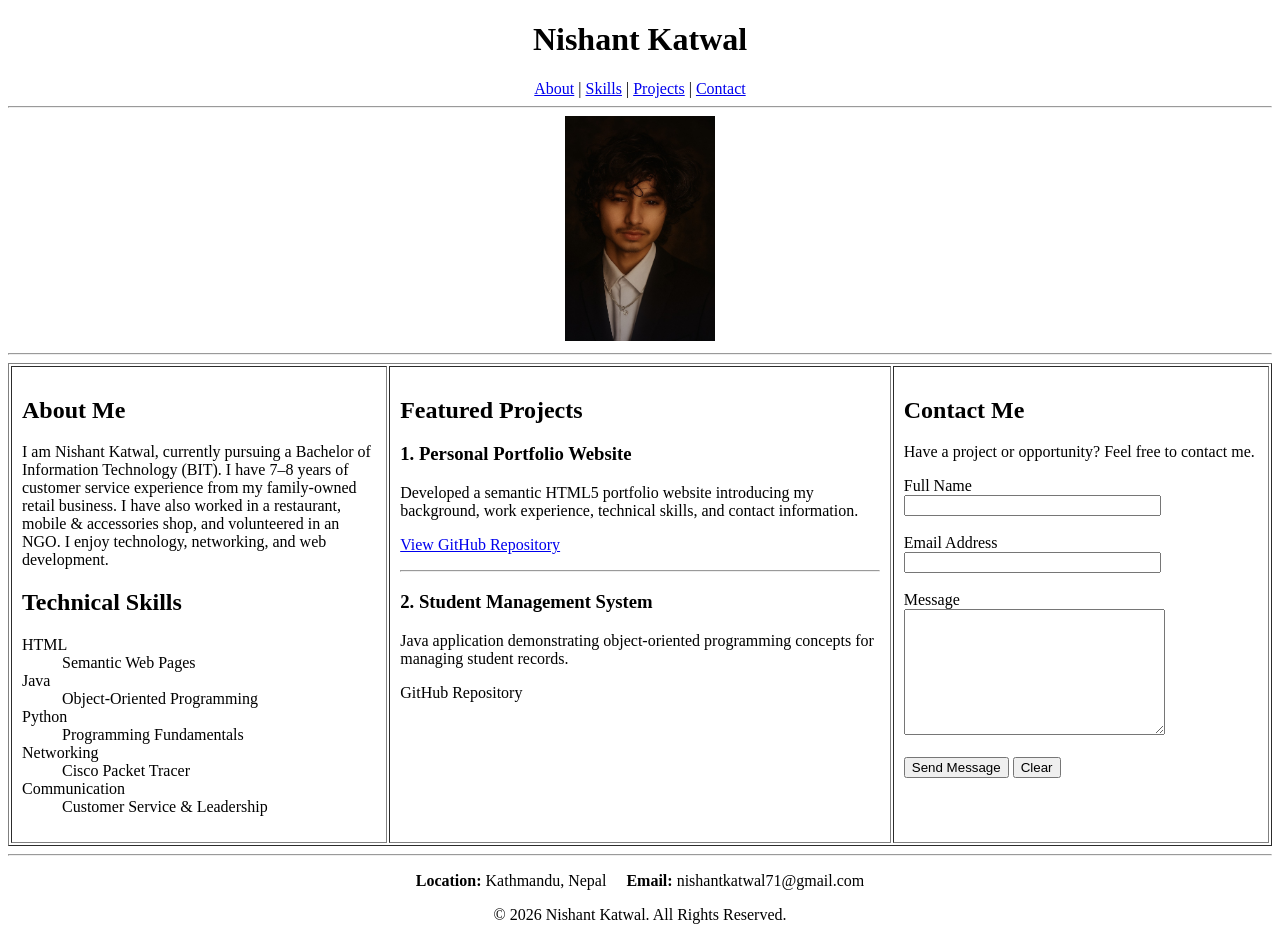
==== in.html @ bd590f1e "project" ====
<!DOCTYPE html>
<html>

<head>
    <title>Nishant Katwal - Personal Portfolio</title>
</head>

<body>

    <header>
        <h1 align="center">Nishant Katwal</h1>

        <nav align="center">
            <a href="#about">About</a> |
            <a href="#skills">Skills</a> |
            <a href="#projects">Projects</a> |
            <a href="#contact">Contact</a>
        </nav>

        <hr>

        <center>
            <img src="nis.jpg" alt="Profile Picture" width="150">
        </center>

        <hr>
    </header>

    <main>

        <table border="1" width="100%" cellpadding="10">

            <tr>

                <!-- Left Column -->
                <td width="30%" valign="top">

                    <section id="about">
                        <h2>About Me</h2>

                        <p>
                            I am Nishant Katwal, currently pursuing a Bachelor of
                            Information Technology (BIT). I have 7–8 years of
                            customer service experience from my family-owned retail
                            business. I have also worked in a restaurant,
                            mobile & accessories shop, and volunteered in an NGO.
                            I enjoy technology, networking, and web development.
                        </p>
                    </section>

                    <section id="skills">
                        <h2>Technical Skills</h2>

                        <dl>
                            <dt>HTML</dt>
                            <dd>Semantic Web Pages</dd>

                            <dt>Java</dt>
                            <dd>Object-Oriented Programming</dd>

                            <dt>Python</dt>
                            <dd>Programming Fundamentals</dd>

                            <dt>Networking</dt>
                            <dd>Cisco Packet Tracer</dd>

                            <dt>Communication</dt>
                            <dd>Customer Service & Leadership</dd>
                        </dl>

                    </section>

                </td>

                <!-- Middle Column -->
                <td width="40%" valign="top">

                    <section id="projects">

                        <h2>Featured Projects</h2>

                        <article>

                            <h3>1. Personal Portfolio Website</h3>

                            <p>
                                Developed a semantic HTML5 portfolio website
                                introducing my background, work experience,
                                technical skills, and contact information.
                            </p>

                            <p>
                                <a href="https://github.com/nishantkatwal71-beep/nishant-katwal.git">
                                    View GitHub Repository
                                </a>
                            </p>

                        </article>

                        <hr>

                        <article>

                            <h3>2. Student Management System</h3>

                            <p>
                                Java application demonstrating object-oriented
                                programming concepts for managing student records.
                            </p>

                            <p>
                                GitHub Repository
                            </p>

                        </article>

                    </section>

                </td>

                <!-- Right Column -->
                <td width="30%" valign="top">

                    <section id="contact">

                        <h2>Contact Me</h2>

                        <p>
                            Have a project or opportunity?
                            Feel free to contact me.
                        </p>

                        <form>

                            <label>Full Name</label><br>
                            <input type="text" size="30"><br><br>

                            <label>Email Address</label><br>
                            <input type="email" size="30"><br><br>

                            <label>Message</label><br>
                            <textarea rows="8" cols="30"></textarea><br><br>

                            <input type="submit" value="Send Message">
                            <input type="reset" value="Clear">

                        </form>

                    </section>

                </td>

            </tr>

        </table>

    </main>

    <hr>

    <footer>

        <center>

            <p>
                <strong>Location:</strong> Kathmandu, Nepal
                &nbsp;&nbsp;&nbsp;
                <strong>Email:</strong> nishantkatwal71@gmail.com
            </p>

            <p>
                &copy; 2026 Nishant Katwal. All Rights Reserved.
            </p>

        </center>

    </footer>

</body>

</html>
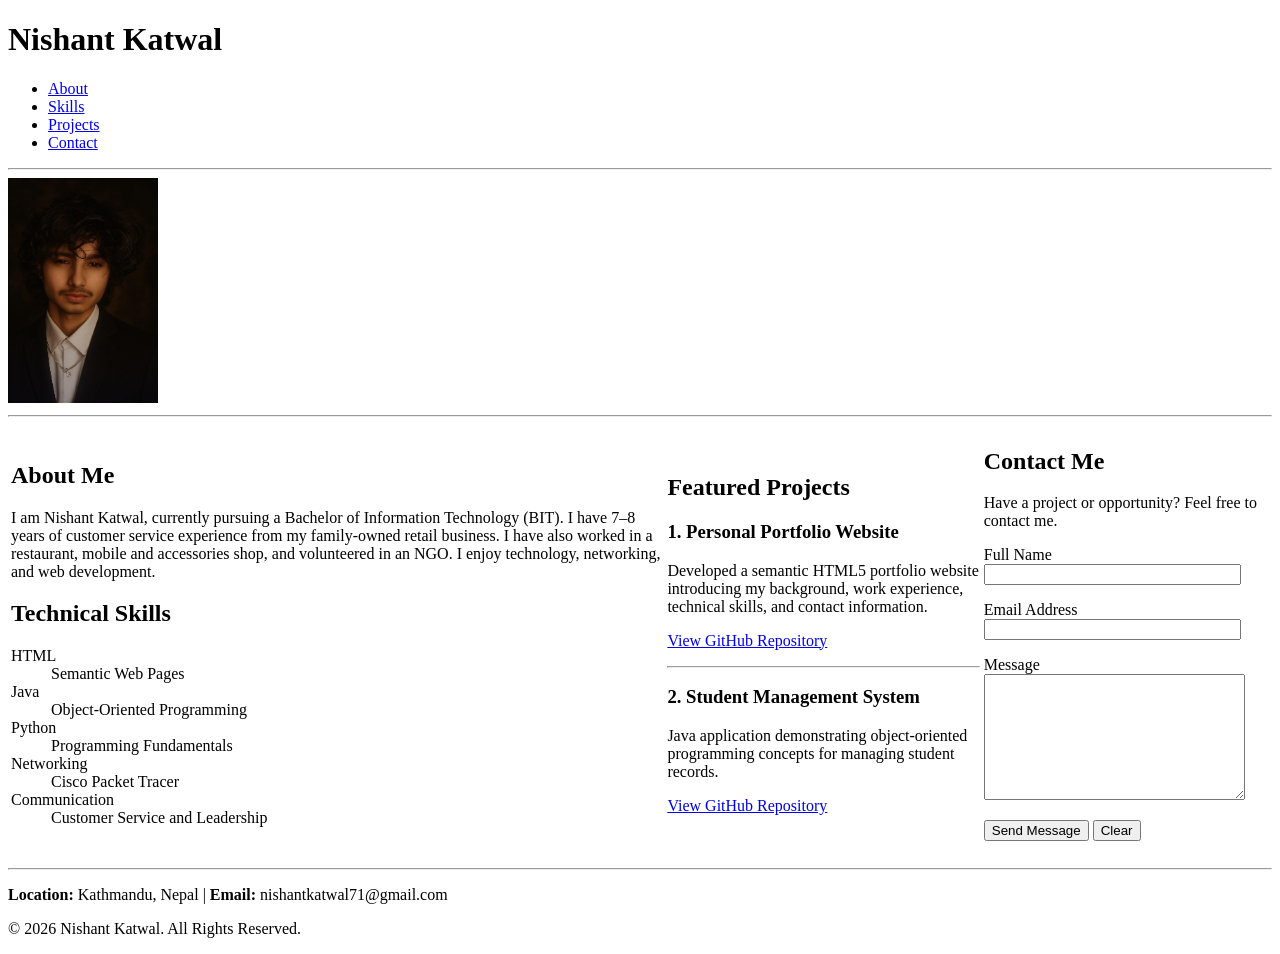
==== commit 76fd3a90: "project" ====
--- a/in.html
+++ b/in.html
@@ -1,157 +1,168 @@
 <!DOCTYPE html>
-<html>
+<html lang="en">
 
 <head>
+    <meta charset="UTF-8">
+    <meta name="viewport" content="width=device-width, initial-scale=1.0">
     <title>Nishant Katwal - Personal Portfolio</title>
 </head>
 
 <body>
 
     <header>
-        <h1 align="center">Nishant Katwal</h1>
+        <h1>Nishant Katwal</h1>
 
-        <nav align="center">
-            <a href="#about">About</a> |
-            <a href="#skills">Skills</a> |
-            <a href="#projects">Projects</a> |
-            <a href="#contact">Contact</a>
+        <nav>
+            <ul>
+                <li><a href="#about">About</a></li>
+                <li><a href="#skills">Skills</a></li>
+                <li><a href="#projects">Projects</a></li>
+                <li><a href="#contact">Contact</a></li>
+            </ul>
         </nav>
 
         <hr>
 
-        <center>
-            <img src="nis.jpg" alt="Profile Picture" width="150">
-        </center>
+        <img src="nis.jpg"
+             alt="Profile picture of Nishant Katwal"
+             width="150">
 
         <hr>
     </header>
 
     <main>
 
-        <table border="1" width="100%" cellpadding="10">
+        <table>
+            <tbody>
+                <tr>
 
-            <tr>
-
-                <!-- Left Column -->
-                <td width="30%" valign="top">
-
-                    <section id="about">
-                        <h2>About Me</h2>
-
-                        <p>
-                            I am Nishant Katwal, currently pursuing a Bachelor of
-                            Information Technology (BIT). I have 7–8 years of
-                            customer service experience from my family-owned retail
-                            business. I have also worked in a restaurant,
-                            mobile & accessories shop, and volunteered in an NGO.
-                            I enjoy technology, networking, and web development.
-                        </p>
-                    </section>
-
-                    <section id="skills">
-                        <h2>Technical Skills</h2>
-
-                        <dl>
-                            <dt>HTML</dt>
-                            <dd>Semantic Web Pages</dd>
-
-                            <dt>Java</dt>
-                            <dd>Object-Oriented Programming</dd>
-
-                            <dt>Python</dt>
-                            <dd>Programming Fundamentals</dd>
-
-                            <dt>Networking</dt>
-                            <dd>Cisco Packet Tracer</dd>
-
-                            <dt>Communication</dt>
-                            <dd>Customer Service & Leadership</dd>
-                        </dl>
-
-                    </section>
-
-                </td>
-
-                <!-- Middle Column -->
-                <td width="40%" valign="top">
-
-                    <section id="projects">
-
-                        <h2>Featured Projects</h2>
-
-                        <article>
-
-                            <h3>1. Personal Portfolio Website</h3>
+                    <!-- Left Column -->
+                    <td>
+                        <section id="about">
+                            <h2>About Me</h2>
 
                             <p>
-                                Developed a semantic HTML5 portfolio website
-                                introducing my background, work experience,
-                                technical skills, and contact information.
+                                I am Nishant Katwal, currently pursuing a Bachelor of
+                                Information Technology (BIT). I have 7–8 years of
+                                customer service experience from my family-owned retail
+                                business. I have also worked in a restaurant,
+                                mobile and accessories shop, and volunteered in an NGO.
+                                I enjoy technology, networking, and web development.
+                            </p>
+                        </section>
+
+                        <section id="skills">
+                            <h2>Technical Skills</h2>
+
+                            <dl>
+                                <dt>HTML</dt>
+                                <dd>Semantic Web Pages</dd>
+
+                                <dt>Java</dt>
+                                <dd>Object-Oriented Programming</dd>
+
+                                <dt>Python</dt>
+                                <dd>Programming Fundamentals</dd>
+
+                                <dt>Networking</dt>
+                                <dd>Cisco Packet Tracer</dd>
+
+                                <dt>Communication</dt>
+                                <dd>Customer Service and Leadership</dd>
+                            </dl>
+                        </section>
+                    </td>
+
+                    <!-- Middle Column -->
+                    <td>
+                        <section id="projects">
+                            <h2>Featured Projects</h2>
+
+                            <article>
+                                <h3>1. Personal Portfolio Website</h3>
+
+                                <p>
+                                    Developed a semantic HTML5 portfolio website
+                                    introducing my background, work experience,
+                                    technical skills, and contact information.
+                                </p>
+
+                                <p>
+                                    <a href="https://github.com/nishantkatwal71-beep/nishant-katwal">
+                                        View GitHub Repository
+                                    </a>
+                                </p>
+                            </article>
+
+                            <hr>
+
+                            <article>
+                                <h3>2. Student Management System</h3>
+
+                                <p>
+                                    Java application demonstrating object-oriented
+                                    programming concepts for managing student records.
+                                </p>
+
+                                <p>
+                                    <a href="https://github.com/nishantkatwal71-beep">
+                                        View GitHub Repository
+                                    </a>
+                                </p>
+                            </article>
+                        </section>
+                    </td>
+
+                    <!-- Right Column -->
+                    <td>
+                        <section id="contact">
+                            <h2>Contact Me</h2>
+
+                            <p>
+                                Have a project or opportunity?
+                                Feel free to contact me.
                             </p>
 
-                            <p>
-                                <a href="https://github.com/nishantkatwal71-beep/nishant-katwal.git">
-                                    View GitHub Repository
-                                </a>
-                            </p>
+                            <form action="#" method="post">
 
-                        </article>
+                                <p>
+                                    <label for="name">Full Name</label><br>
+                                    <input type="text"
+                                           id="name"
+                                           name="name"
+                                           size="30"
+                                           required>
+                                </p>
 
-                        <hr>
+                                <p>
+                                    <label for="email">Email Address</label><br>
+                                    <input type="email"
+                                           id="email"
+                                           name="email"
+                                           size="30"
+                                           required>
+                                </p>
 
-                        <article>
+                                <p>
+                                    <label for="message">Message</label><br>
+                                    <textarea id="message"
+                                              name="message"
+                                              rows="8"
+                                              cols="30"
+                                              required></textarea>
+                                </p>
 
-                            <h3>2. Student Management System</h3>
+                                <p>
+                                    <button type="submit">Send Message</button>
+                                    <button type="reset">Clear</button>
+                                </p>
 
-                            <p>
-                                Java application demonstrating object-oriented
-                                programming concepts for managing student records.
-                            </p>
+                            </form>
+                        </section>
+                    </td>
 
-                            <p>
-                                GitHub Repository
-                            </p>
-
-                        </article>
-
-                    </section>
-
-                </td>
-
-                <!-- Right Column -->
-                <td width="30%" valign="top">
-
-                    <section id="contact">
-
-                        <h2>Contact Me</h2>
-
-                        <p>
-                            Have a project or opportunity?
-                            Feel free to contact me.
-                        </p>
-
-                        <form>
-
-                            <label>Full Name</label><br>
-                            <input type="text" size="30"><br><br>
-
-                            <label>Email Address</label><br>
-                            <input type="email" size="30"><br><br>
-
-                            <label>Message</label><br>
-                            <textarea rows="8" cols="30"></textarea><br><br>
-
-                            <input type="submit" value="Send Message">
-                            <input type="reset" value="Clear">
-
-                        </form>
-
-                    </section>
-
-                </td>
-
-            </tr>
-
+                </tr>
+            </tbody>
         </table>
 
     </main>
@@ -159,21 +170,15 @@
     <hr>
 
     <footer>
+        <p>
+            <strong>Location:</strong> Kathmandu, Nepal
+            |
+            <strong>Email:</strong> nishantkatwal71@gmail.com
+        </p>
 
-        <center>
-
-            <p>
-                <strong>Location:</strong> Kathmandu, Nepal
-                &nbsp;&nbsp;&nbsp;
-                <strong>Email:</strong> nishantkatwal71@gmail.com
-            </p>
-
-            <p>
-                &copy; 2026 Nishant Katwal. All Rights Reserved.
-            </p>
-
-        </center>
-
+        <p>
+            &copy; 2026 Nishant Katwal. All Rights Reserved.
+        </p>
     </footer>
 
 </body>
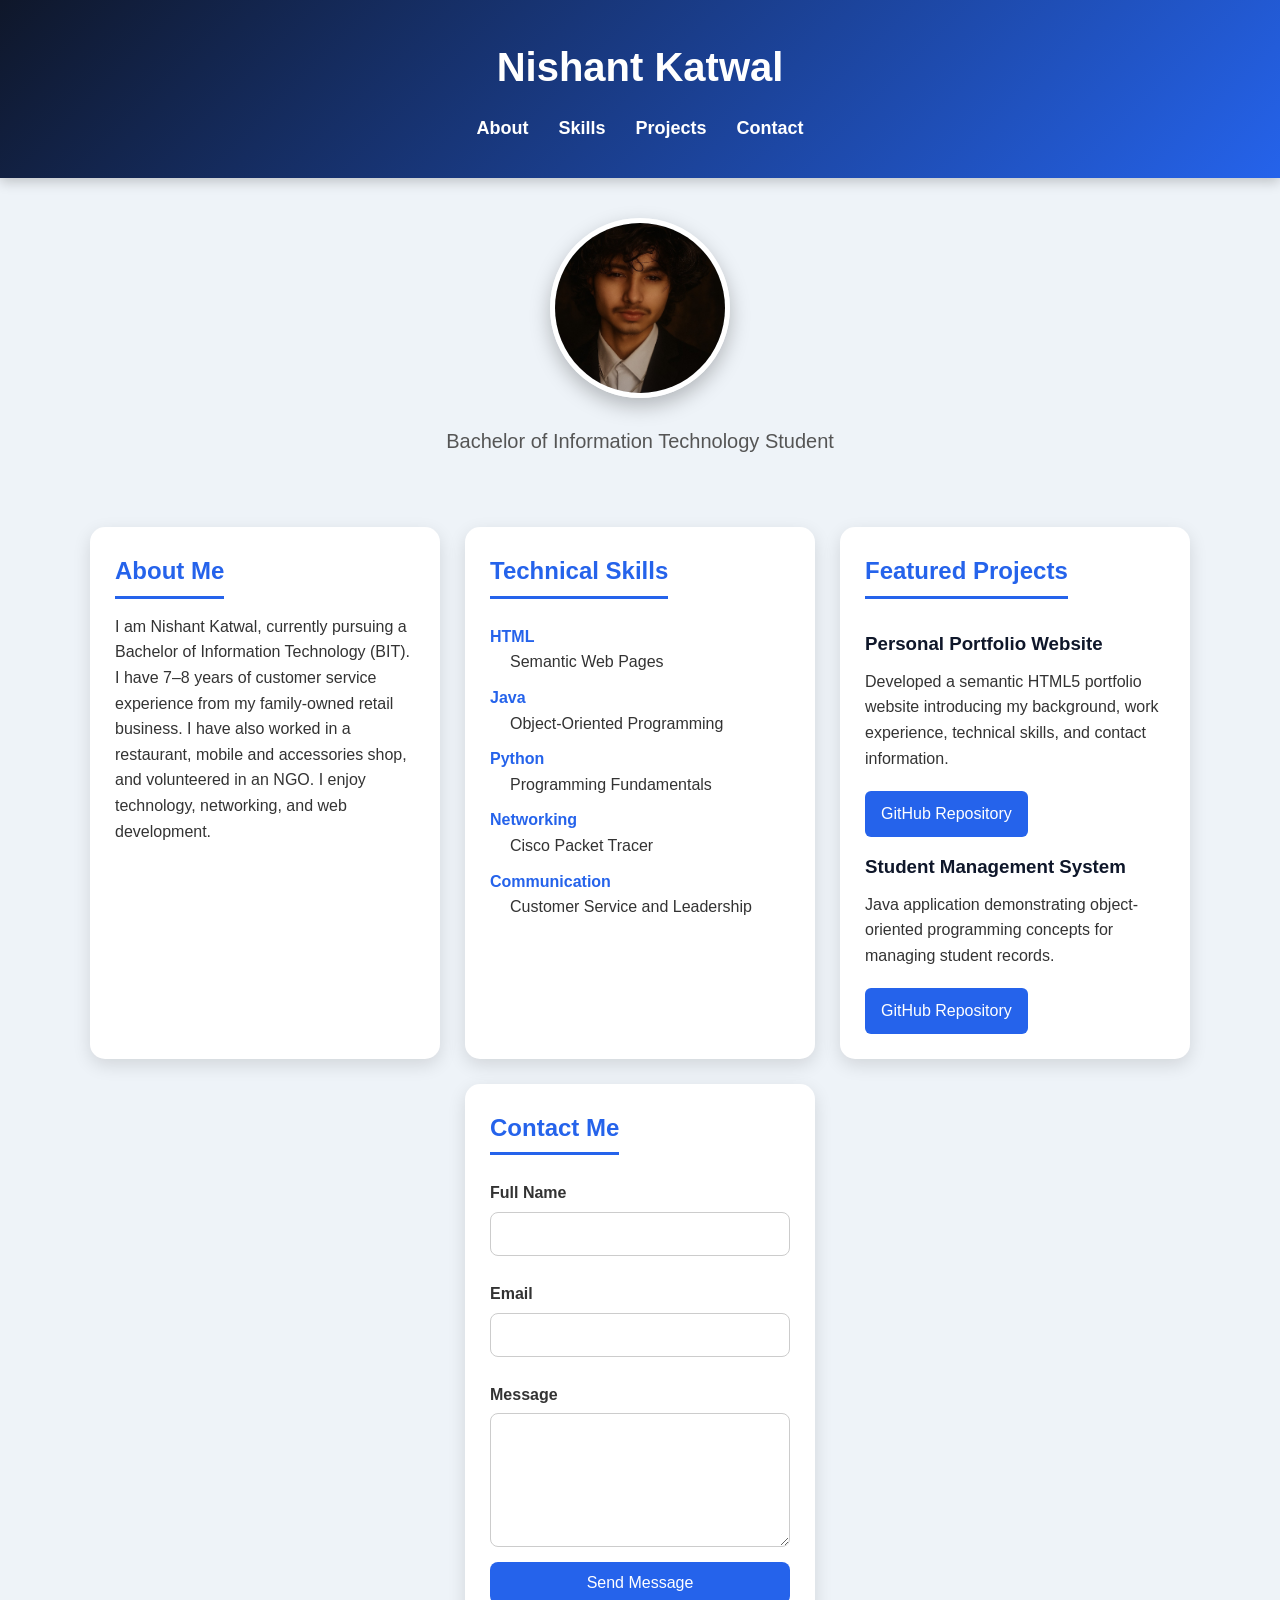
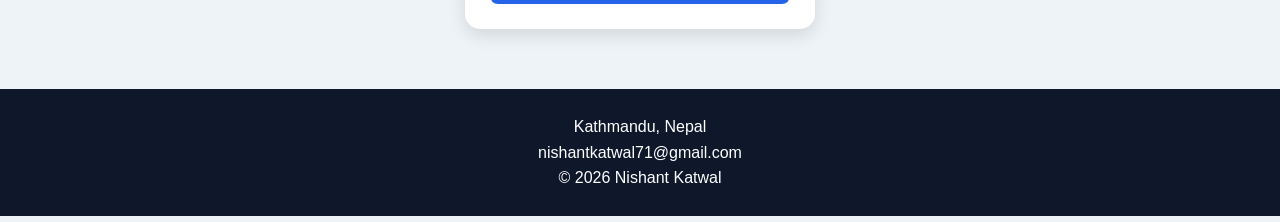
==== commit 1ab69391: "project" ====
--- a/in.html
+++ b/in.html
@@ -2,185 +2,173 @@
 <html lang="en">
 
 <head>
-    <meta charset="UTF-8">
-    <meta name="viewport" content="width=device-width, initial-scale=1.0">
+    
     <title>Nishant Katwal - Personal Portfolio</title>
+
+    <link rel="stylesheet" href="style.css">
 </head>
 
 <body>
 
-    <header>
-        <h1>Nishant Katwal</h1>
+<header>
 
-        <nav>
-            <ul>
-                <li><a href="#about">About</a></li>
-                <li><a href="#skills">Skills</a></li>
-                <li><a href="#projects">Projects</a></li>
-                <li><a href="#contact">Contact</a></li>
-            </ul>
-        </nav>
+    <h1>Nishant Katwal</h1>
 
-        <hr>
+    <nav>
+        <ul class="nav-links">
+            <li><a href="#about">About</a></li>
+            <li><a href="#skills">Skills</a></li>
+            <li><a href="#projects">Projects</a></li>
+            <li><a href="#contact">Contact</a></li>
+        </ul>
+    </nav>
+
+</header>
+
+<main>
+
+    <section class="hero">
 
         <img src="nis.jpg"
              alt="Profile picture of Nishant Katwal"
-             width="150">
+             class="profile">
 
-        <hr>
-    </header>
-
-    <main>
-
-        <table>
-            <tbody>
-                <tr>
-
-                    <!-- Left Column -->
-                    <td>
-                        <section id="about">
-                            <h2>About Me</h2>
-
-                            <p>
-                                I am Nishant Katwal, currently pursuing a Bachelor of
-                                Information Technology (BIT). I have 7–8 years of
-                                customer service experience from my family-owned retail
-                                business. I have also worked in a restaurant,
-                                mobile and accessories shop, and volunteered in an NGO.
-                                I enjoy technology, networking, and web development.
-                            </p>
-                        </section>
-
-                        <section id="skills">
-                            <h2>Technical Skills</h2>
-
-                            <dl>
-                                <dt>HTML</dt>
-                                <dd>Semantic Web Pages</dd>
-
-                                <dt>Java</dt>
-                                <dd>Object-Oriented Programming</dd>
-
-                                <dt>Python</dt>
-                                <dd>Programming Fundamentals</dd>
-
-                                <dt>Networking</dt>
-                                <dd>Cisco Packet Tracer</dd>
-
-                                <dt>Communication</dt>
-                                <dd>Customer Service and Leadership</dd>
-                            </dl>
-                        </section>
-                    </td>
-
-                    <!-- Middle Column -->
-                    <td>
-                        <section id="projects">
-                            <h2>Featured Projects</h2>
-
-                            <article>
-                                <h3>1. Personal Portfolio Website</h3>
-
-                                <p>
-                                    Developed a semantic HTML5 portfolio website
-                                    introducing my background, work experience,
-                                    technical skills, and contact information.
-                                </p>
-
-                                <p>
-                                    <a href="https://github.com/nishantkatwal71-beep/nishant-katwal">
-                                        View GitHub Repository
-                                    </a>
-                                </p>
-                            </article>
-
-                            <hr>
-
-                            <article>
-                                <h3>2. Student Management System</h3>
-
-                                <p>
-                                    Java application demonstrating object-oriented
-                                    programming concepts for managing student records.
-                                </p>
-
-                                <p>
-                                    <a href="https://github.com/nishantkatwal71-beep">
-                                        View GitHub Repository
-                                    </a>
-                                </p>
-                            </article>
-                        </section>
-                    </td>
-
-                    <!-- Right Column -->
-                    <td>
-                        <section id="contact">
-                            <h2>Contact Me</h2>
-
-                            <p>
-                                Have a project or opportunity?
-                                Feel free to contact me.
-                            </p>
-
-                            <form action="#" method="post">
-
-                                <p>
-                                    <label for="name">Full Name</label><br>
-                                    <input type="text"
-                                           id="name"
-                                           name="name"
-                                           size="30"
-                                           required>
-                                </p>
-
-                                <p>
-                                    <label for="email">Email Address</label><br>
-                                    <input type="email"
-                                           id="email"
-                                           name="email"
-                                           size="30"
-                                           required>
-                                </p>
-
-                                <p>
-                                    <label for="message">Message</label><br>
-                                    <textarea id="message"
-                                              name="message"
-                                              rows="8"
-                                              cols="30"
-                                              required></textarea>
-                                </p>
-
-                                <p>
-                                    <button type="submit">Send Message</button>
-                                    <button type="reset">Clear</button>
-                                </p>
-
-                            </form>
-                        </section>
-                    </td>
-
-                </tr>
-            </tbody>
-        </table>
-
-    </main>
-
-    <hr>
-
-    <footer>
         <p>
-            <strong>Location:</strong> Kathmandu, Nepal
-            |
-            <strong>Email:</strong> nishantkatwal71@gmail.com
+            Bachelor of Information Technology Student
         </p>
 
-        <p>
-            &copy; 2026 Nishant Katwal. All Rights Reserved.
-        </p>
-    </footer>
+    </section>
+
+    <div class="container">
+
+        <section id="about" class="card">
+
+            <h2>About Me</h2>
+
+            <p>
+                I am Nishant Katwal, currently pursuing a Bachelor of Information
+                Technology (BIT). I have 7–8 years of customer service experience
+                from my family-owned retail business. I have also worked in a
+                restaurant, mobile and accessories shop, and volunteered in an NGO.
+                I enjoy technology, networking, and web development.
+            </p>
+
+        </section>
+
+        <section id="skills" class="card">
+
+            <h2>Technical Skills</h2>
+
+            <dl>
+
+                <dt>HTML</dt>
+                <dd>Semantic Web Pages</dd>
+
+                <dt>Java</dt>
+                <dd>Object-Oriented Programming</dd>
+
+                <dt>Python</dt>
+                <dd>Programming Fundamentals</dd>
+
+                <dt>Networking</dt>
+                <dd>Cisco Packet Tracer</dd>
+
+                <dt>Communication</dt>
+                <dd>Customer Service and Leadership</dd>
+
+            </dl>
+
+        </section>
+
+        <section id="projects" class="card">
+
+            <h2>Featured Projects</h2>
+
+            <article>
+
+                <h3>Personal Portfolio Website</h3>
+
+                <p>
+                    Developed a semantic HTML5 portfolio website introducing my
+                    background, work experience, technical skills, and contact
+                    information.
+                </p>
+
+                <a href="https://github.com/nishantkatwal71-beep/nishant-katwal">
+                    GitHub Repository
+                </a>
+
+            </article>
+
+            <article>
+
+                <h3>Student Management System</h3>
+
+                <p>
+                    Java application demonstrating object-oriented programming
+                    concepts for managing student records.
+                </p>
+
+                <a href="https://github.com/nishantkatwal71-beep">
+                    GitHub Repository
+                </a>
+
+            </article>
+
+        </section>
+
+        <section id="contact" class="card">
+
+            <h2>Contact Me</h2>
+
+            <form>
+
+                <label for="name">Full Name</label>
+
+                <input
+                    type="text"
+                    id="name"
+                    required>
+
+                <label for="email">Email</label>
+
+                <input
+                    type="email"
+                    id="email"
+                    required>
+
+                <label for="message">Message</label>
+
+                <textarea
+                    id="message"
+                    rows="6"
+                    required></textarea>
+
+                <button type="submit">
+                    Send Message
+                </button>
+
+            </form>
+
+        </section>
+
+    </div>
+
+</main>
+
+<footer>
+
+    <p>Kathmandu, Nepal</p>
+
+    <p>
+        nishantkatwal71@gmail.com
+    </p>
+
+    <p>
+        © 2026 Nishant Katwal
+    </p>
+
+</footer>
 
 </body>
-
 </html>
--- a/style.css
+++ b/style.css
@@ -0,0 +1,223 @@
+
+*{
+    margin:0;
+    padding:0;
+    box-sizing:border-box;
+}
+
+/* Smooth scrolling */
+html{
+    scroll-behavior:smooth;
+}
+
+body{
+    font-family:Arial, Helvetica, sans-serif;
+    background:#eef3f8;
+    color:#333;
+    line-height:1.6;
+}
+
+/* Header */
+header{
+    background:linear-gradient(135deg,#0f172a,#2563eb);
+    color:white;
+    text-align:center;
+    padding:35px 20px;
+    box-shadow:0 4px 12px rgba(0,0,0,.2);
+}
+
+header h1{
+    font-size:40px;
+    margin-bottom:15px;
+}
+
+/* Navigation */
+.nav-links{
+    list-style:none;
+    display:flex;
+    justify-content:center;
+    gap:30px;
+}
+
+.nav-links a{
+    color:white;
+    text-decoration:none;
+    font-size:18px;
+    font-weight:bold;
+    transition:.3s;
+}
+
+.nav-links a:hover{
+    color:#ffd43b;
+}
+
+/* Hero */
+.hero{
+    text-align:center;
+    padding:40px 20px;
+}
+
+.profile{
+    width:180px;
+    height:180px;
+    object-fit:cover;
+    border-radius:50%;
+    border:5px solid white;
+    box-shadow:0 8px 20px rgba(0,0,0,.25);
+}
+
+.hero p{
+    margin-top:20px;
+    font-size:20px;
+    color:#555;
+}
+
+/* Container */
+.container{
+    max-width:1200px;
+    margin:auto;
+    display:flex;
+    flex-wrap:wrap;
+    justify-content:center;
+    gap:25px;
+    padding:30px;
+}
+
+/* Cards */
+.card{
+    background:white;
+    width:350px;
+    padding:25px;
+    border-radius:15px;
+    box-shadow:0 6px 18px rgba(0,0,0,.12);
+    transition:.3s;
+}
+
+.card:hover{
+    transform:translateY(-8px);
+    box-shadow:0 12px 28px rgba(0,0,0,.18);
+}
+
+.card h2{
+    color:#2563eb;
+    margin-bottom:15px;
+    border-bottom:3px solid #2563eb;
+    display:inline-block;
+    padding-bottom:5px;
+}
+
+.card h3{
+    color:#0f172a;
+    margin:15px 0 10px;
+}
+
+.card p{
+    margin-bottom:10px;
+}
+
+/* Skills */
+dt{
+    font-weight:bold;
+    color:#2563eb;
+    margin-top:10px;
+}
+
+dd{
+    margin-left:20px;
+    margin-bottom:10px;
+}
+
+/* Links */
+.card a{
+    display:inline-block;
+    margin-top:10px;
+    color:white;
+    background:#2563eb;
+    text-decoration:none;
+    padding:10px 16px;
+    border-radius:6px;
+    transition:.3s;
+}
+
+.card a:hover{
+    background:#1d4ed8;
+}
+
+/* Form */
+form{
+    display:flex;
+    flex-direction:column;
+}
+
+label{
+    margin-top:10px;
+    font-weight:bold;
+}
+
+input,
+textarea{
+    margin-top:6px;
+    margin-bottom:15px;
+    padding:12px;
+    border:1px solid #ccc;
+    border-radius:8px;
+    font-size:16px;
+}
+
+input:focus,
+textarea:focus{
+    outline:none;
+    border-color:#2563eb;
+    box-shadow:0 0 8px rgba(37,99,235,.3);
+}
+
+button{
+    padding:12px;
+    border:none;
+    border-radius:8px;
+    background:#2563eb;
+    color:white;
+    font-size:16px;
+    cursor:pointer;
+    transition:.3s;
+}
+
+button:hover{
+    background:#1d4ed8;
+}
+
+/* Footer */
+footer{
+    background:#0f172a;
+    color:white;
+    text-align:center;
+    padding:25px;
+    margin-top:30px;
+}
+
+/* Mobile */
+@media(max-width:768px){
+
+.nav-links{
+    flex-direction:column;
+    gap:15px;
+}
+
+.container{
+    flex-direction:column;
+    align-items:center;
+}
+
+.card{
+    width:95%;
+}
+
+header h1{
+    font-size:30px;
+}
+
+.profile{
+    width:140px;
+    height:140px;
+}
+}
